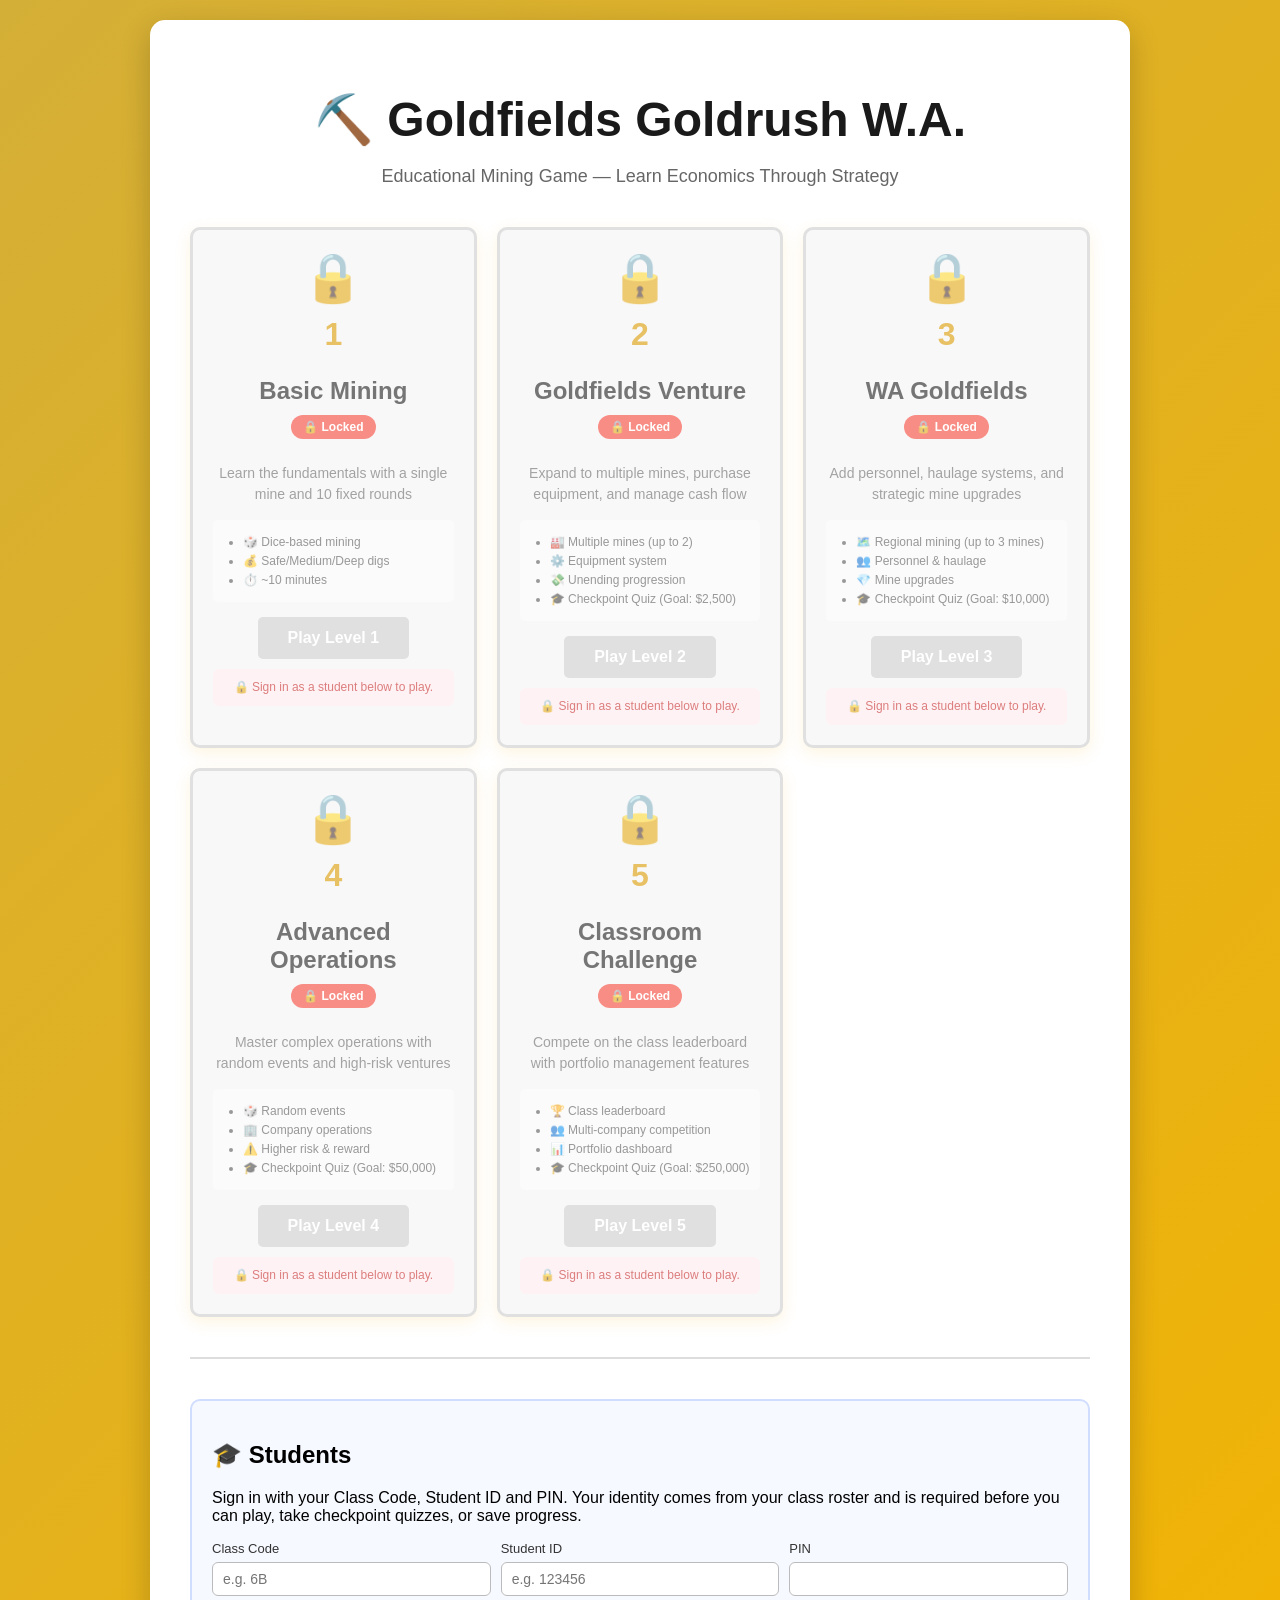
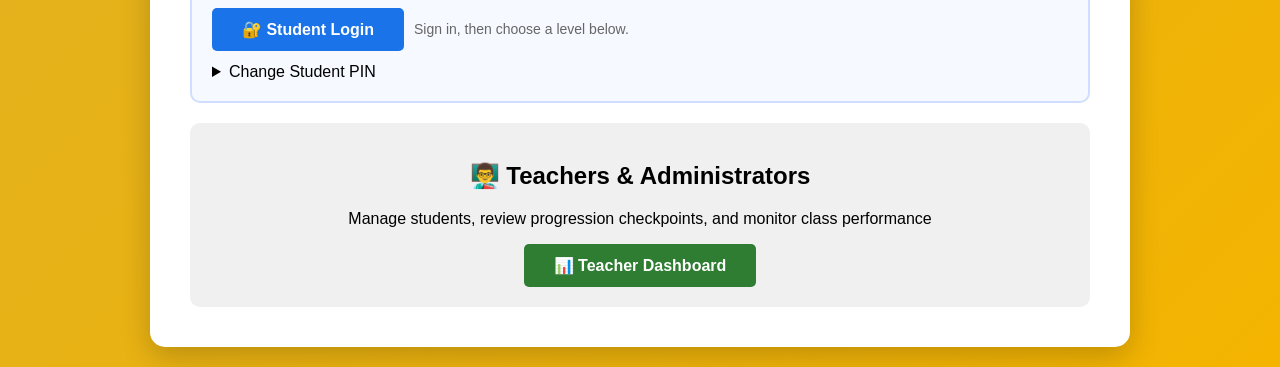
==== index.html @ fd7d2552 "Require roster-backed GGR_LoginStudent sessions and harden SaveProgress identity validation Co-autho" ====
<!DOCTYPE html>
<html lang="en">
<head>
    <meta charset="UTF-8">
    <meta name="viewport" content="width=device-width, initial-scale=1.0">
    <title>Goldfields Goldrush W.A. - Level Selector</title>
    <style>
        body {
            font-family: Arial, sans-serif;
            background: linear-gradient(135deg, #d4af37 0%, #f4b400 100%);
            min-height: 100vh;
            margin: 0;
            padding: 20px;
        }

        .skip-link {
            position: absolute;
            top: -40px;
            left: 10px;
            background: #1a73e8;
            color: #fff;
            padding: 8px 12px;
            border-radius: 4px;
            text-decoration: none;
            z-index: 1000;
        }

        .skip-link:focus {
            top: 10px;
        }

        .sr-only {
            position: absolute;
            width: 1px;
            height: 1px;
            padding: 0;
            margin: -1px;
            overflow: hidden;
            clip: rect(0, 0, 0, 0);
            white-space: nowrap;
            border: 0;
        }

        .container {
            max-width: 900px;
            margin: auto;
            background: white;
            padding: 40px;
            border-radius: 15px;
            box-shadow: 0 10px 30px rgba(0,0,0,0.2);
        }

        h1 {
            text-align: center;
            color: #1a1a1a;
            font-size: 48px;
            margin-bottom: 10px;
        }

        .subtitle {
            text-align: center;
            color: #666;
            font-size: 18px;
            margin-bottom: 40px;
        }

        .access-error {
            background: #ffebee;
            border: 1px solid #f5c2c7;
            color: #c62828;
            padding: 16px;
            border-radius: 8px;
            margin-bottom: 20px;
            font-size: 14px;
            text-align: center;
        }

        .levels-grid {
            display: grid;
            grid-template-columns: repeat(auto-fit, minmax(280px, 1fr));
            gap: 20px;
            margin-bottom: 30px;
        }

        .level-card {
            background: white;
            border: 3px solid #f4b400;
            border-radius: 10px;
            padding: 20px;
            text-align: center;
            transition: all 0.3s ease;
            cursor: pointer;
            box-shadow: 0 5px 15px rgba(244, 180, 0, 0.2);
            text-decoration: none;
            color: inherit;
            display: block;
        }

        .level-card:hover:not(.locked) {
            transform: translateY(-5px);
            box-shadow: 0 10px 25px rgba(244, 180, 0, 0.4);
            border-color: #d99800;
        }

        .level-card.locked {
            opacity: 0.6;
            cursor: not-allowed;
            background: #f5f5f5;
            border-color: #ccc;
        }

        .level-card.locked:hover {
            transform: none;
            box-shadow: 0 5px 15px rgba(244, 180, 0, 0.2);
        }

        .level-number {
            font-size: 32px;
            font-weight: bold;
            color: #d99800;
            margin-bottom: 10px;
        }

        .level-title {
            font-size: 24px;
            font-weight: bold;
            color: #1a1a1a;
            margin-bottom: 10px;
        }

        .level-description {
            color: #666;
            font-size: 14px;
            margin-bottom: 15px;
            line-height: 1.5;
        }

        .level-features {
            text-align: left;
            background: #f9f9f9;
            padding: 10px;
            border-radius: 5px;
            margin-bottom: 15px;
            font-size: 12px;
            color: #555;
        }

        .level-features li {
            margin: 5px 0;
        }

        .status-badge {
            display: inline-block;
            padding: 5px 12px;
            border-radius: 20px;
            font-size: 12px;
            font-weight: bold;
            margin-bottom: 10px;
        }

        .status-available {
            background: #4caf50;
            color: white;
        }

        .status-locked {
            background: #f44336;
            color: white;
        }

        .lock-icon {
            font-size: 48px;
            margin-bottom: 10px;
            display: none;
        }

        .level-card.locked .lock-icon {
            display: block;
        }

        .lock-message {
            background: #ffebee;
            color: #c62828;
            padding: 10px;
            border-radius: 6px;
            font-size: 12px;
            margin-top: 10px;
            line-height: 1.4;
        }

        .btn-play {
            display: inline-block;
            background: #f4b400;
            color: white;
            border: none;
            padding: 12px 30px;
            border-radius: 5px;
            font-size: 16px;
            font-weight: bold;
            cursor: pointer;
            transition: all 0.3s ease;
            text-decoration: none;
        }

        .btn-play:hover {
            background: #d99800;
            transform: scale(1.05);
        }

        .btn-play:disabled {
            background: #ccc;
            cursor: not-allowed;
            transform: none;
        }

        .divider {
            margin: 40px 0;
            border: none;
            border-top: 2px solid #ddd;
        }

        .admin-section {
            background: #f0f0f0;
            padding: 20px;
            border-radius: 10px;
            text-align: center;
        }

        .student-section {
            background: #f6f9ff;
            border: 2px solid #d0ddff;
            padding: 20px;
            border-radius: 10px;
            margin-bottom: 20px;
        }

        .student-login-grid {
            display: grid;
            grid-template-columns: repeat(auto-fit, minmax(180px, 1fr));
            gap: 10px;
            margin: 12px 0;
        }

        .student-login-grid label {
            display: flex;
            flex-direction: column;
            text-align: left;
            gap: 6px;
            font-size: 13px;
            color: #333;
        }

        .student-login-grid input {
            border: 1px solid #bbb;
            border-radius: 6px;
            padding: 8px 10px;
            font-size: 14px;
        }

        .student-actions {
            display: flex;
            gap: 10px;
            flex-wrap: wrap;
            align-items: center;
        }

        .btn-student {
            display: inline-block;
            background: #1a73e8;
            color: white;
            border: none;
            padding: 12px 30px;
            border-radius: 5px;
            font-size: 16px;
            font-weight: bold;
            cursor: pointer;
            transition: all 0.3s ease;
            text-decoration: none;
        }

        .btn-student:hover {
            background: #0d47a1;
            transform: scale(1.03);
        }

        .btn-teacher {
            display: inline-block;
            background: #2e7d32;
            color: white;
            border: none;
            padding: 12px 30px;
            border-radius: 5px;
            font-size: 16px;
            font-weight: bold;
            cursor: pointer;
            transition: all 0.3s ease;
            text-decoration: none;
        }

        .btn-teacher:hover {
            background: #1b5e20;
            transform: scale(1.05);
        }

        @media (max-width: 640px) {
            .container { padding: 20px; }
            h1 { font-size: 32px; }
            .levels-grid { grid-template-columns: 1fr; }
        }
    </style>
</head>
<body>
    <a href="#main-content" class="skip-link">Skip to main content</a>
    
    <div class="container">
        <h1>⛏️ Goldfields Goldrush W.A.</h1>
        <p class="subtitle">Educational Mining Game — Learn Economics Through Strategy</p>

        <!-- Access Error Message -->
        <div id="accessErrorContainer" style="display: none;">
            <div id="accessErrorMessage" class="access-error" role="alert" aria-live="assertive">🔒 That level is currently locked. Complete the required checkpoint quiz to proceed.</div>
        </div>

        <section id="main-content" class="levels-grid">
            <!-- Levels will be populated by JavaScript -->
        </section>

        <hr class="divider">

        <section class="student-section" aria-labelledby="studentLoginHeading">
            <h2 id="studentLoginHeading">🎓 Students</h2>
            <p>Sign in with your Class Code, Student ID and PIN. Your identity comes from your class roster and is required before you can play, take checkpoint quizzes, or save progress.</p>
            <form id="studentLoginForm" novalidate>
                <div class="student-login-grid">
                    <label for="studentClassCodeInput">Class Code
                        <input id="studentClassCodeInput" type="text" maxlength="20" placeholder="e.g. 6B" autocomplete="off" required>
                    </label>
                    <label for="studentIdInput">Student ID
                        <input id="studentIdInput" type="text" maxlength="30" placeholder="e.g. 123456" autocomplete="off" required>
                    </label>
                    <label for="studentPinInput">PIN
                        <input id="studentPinInput" type="password" maxlength="12" inputmode="numeric" autocomplete="current-password" required>
                    </label>
                </div>
                <div class="student-actions">
                    <button id="studentLoginBtn" class="btn-student" type="submit">🔐 Student Login</button>
                    <span id="studentLoginHint" class="level-description" style="margin: 0;"></span>
                </div>
                <p id="studentLoginStatus" class="level-description" role="status" aria-live="polite" style="margin: 8px 0 0;"></p>
            </form>
            <div id="studentActiveSession" hidden>
                <dl id="studentIdentitySummary" class="student-login-grid" aria-label="Signed-in student identity (from class roster, read-only)">
                    <div><dt>Student Code</dt><dd id="studentIdentityCode"></dd></div>
                    <div><dt>Leaderboard Name</dt><dd id="studentIdentityLeaderboardName"></dd></div>
                    <div><dt>Student Name</dt><dd id="studentIdentityName"></dd></div>
                    <div><dt>Class Code</dt><dd id="studentIdentityClassCode"></dd></div>
                    <div><dt>Assigned Level</dt><dd id="studentIdentityAssignedLevel"></dd></div>
                </dl>
                <div class="student-actions">
                    <button id="studentContinueBtn" class="btn-student" type="button">▶ Continue</button>
                    <button id="studentLogoutBtn" class="btn-play" type="button">Log Out</button>
                    <span id="studentSessionSummary" class="level-description" style="margin: 0;"></span>
                </div>
            </div>
            <details style="margin-top: 12px;">
                <summary>Change Student PIN</summary>
                <form id="studentPinChangeForm" class="student-login-grid" style="margin-top: 12px;">
                    <label for="pinClassCodeInput">Class Code
                        <input id="pinClassCodeInput" type="text" maxlength="20" placeholder="e.g. 6B" required>
                    </label>
                    <label for="pinStudentIdInput">Student ID
                        <input id="pinStudentIdInput" type="text" maxlength="30" placeholder="e.g. 123456" required>
                    </label>
                    <label for="firstTimePinSetupInput" style="display: flex; align-items: center; gap: 8px; align-self: end;">
                        <input id="firstTimePinSetupInput" type="checkbox" aria-labelledby="firstTimePinSetupLabel">
                        <span id="firstTimePinSetupLabel">First-time PIN setup / I do not have an old PIN yet</span>
                    </label>
                    <label for="oldPinInput"><span id="oldPinLabelText">Old PIN</span>
                        <input id="oldPinInput" type="password" maxlength="12" inputmode="numeric" required>
                    </label>
                    <label for="newPinInput">New PIN
                        <input id="newPinInput" type="password" maxlength="12" inputmode="numeric" required>
                    </label>
                    <label for="confirmNewPinInput">Confirm New PIN
                        <input id="confirmNewPinInput" type="password" maxlength="12" inputmode="numeric" required>
                    </label>
                    <p id="studentPinModeHint" class="level-description" style="margin: 0;">
                        Enter your old PIN to change it. If this is your first time or a teacher reset your PIN, tick the box above.
                    </p>
                    <div class="student-actions">
                        <button id="studentPinChangeBtn" class="btn-student" type="submit">🔁 Change PIN</button>
                        <span id="studentPinStatus" class="level-description" style="margin: 0;"></span>
                    </div>
                </form>
            </details>
        </section>

        <!-- Admin Section -->
        <div class="admin-section">
            <h2>👨‍🏫 Teachers & Administrators</h2>
            <p>Manage students, review progression checkpoints, and monitor class performance</p>
            <button id="teacherDashboardBtn" class="btn-teacher" type="button" aria-label="Open the teacher dashboard" aria-describedby="teacherDashboardBtnHint" aria-controls="teacherDashboardAccessHelp" aria-expanded="false">📊 Teacher Dashboard</button>
            <span id="teacherDashboardBtnHint" class="sr-only">Requires an active teacher or admin session. If none is active, sign-in help will appear.</span>
            <div id="teacherDashboardAccessStatus" class="sr-only" role="status" aria-live="polite" aria-atomic="true"></div>
            <div id="teacherDashboardAccessHelp" class="level-description" style="margin: 12px 0 0;" hidden></div>
        </div>
    </div>

    <script src="teacher/runtime-config.js?v=__WA_GGR_RUNTIME_CONFIG_VERSION__"></script>
    <script>
        window.WA_GOLD_RUSH_POWER_AUTOMATE_CONFIG = window.WA_GOLD_RUSH_POWER_AUTOMATE_CONFIG || {};
        if (!window.WA_GOLD_RUSH_POWER_AUTOMATE_CONFIG.apiKey) {
            const runtimeApiKey = document.querySelector('meta[name="wa-ggr-api-key"]')?.content
                || document.documentElement.dataset.ggrApiKey
                || window.WA_GOLD_RUSH_RUNTIME_CONFIG?.apiKey
                || '';
            if (String(runtimeApiKey).trim()) {
                window.WA_GOLD_RUSH_POWER_AUTOMATE_CONFIG.apiKey = String(runtimeApiKey).trim();
            }
        }
    </script>
    <script src="shared/flow-endpoints.js"></script>
    <script src="shared/power-automate-headers.js"></script>
    <script src="shared/progression-snapshot.js"></script>
    <script src="levels/level-2-tycoon/level-access-guard.js"></script>
    <script src="shared/student-session.js"></script>
    <script src="shared/student-auth-client.js"></script>
    <script>
        /**
         * Level structure and access logic
         */
        const LEVELS = [
            {
                id: 1,
                number: 1,
                title: 'Basic Mining',
                description: 'Learn the fundamentals with a single mine and 10 fixed rounds',
                features: ['🎲 Dice-based mining', '💰 Safe/Medium/Deep digs', '⏱️ ~10 minutes'],
                url: 'levels/level-1-basic/index.html',
                requiresApproval: false,
                status: 'available'
            },
            {
                id: 2,
                number: 2,
                title: 'Goldfields Venture',
                description: 'Expand to multiple mines, purchase equipment, and manage cash flow',
                features: ['🏭 Multiple mines (up to 2)', '⚙️ Equipment system', '💸 Unending progression', '🎓 Checkpoint Quiz (Goal: $2,500)'],
                url: 'levels/level-2-tycoon/index.html?level=2',
                requiresApproval: false,
                status: 'available'
            },
            {
                id: 3,
                number: 3,
                title: 'WA Goldfields',
                description: 'Add personnel, haulage systems, and strategic mine upgrades',
                features: ['🗺️ Regional mining (up to 3 mines)', '👥 Personnel & haulage', '💎 Mine upgrades', '🎓 Checkpoint Quiz (Goal: $10,000)'],
                url: 'levels/level-2-tycoon/index.html?level=3',
                requiresApproval: true,
                requiredCheckpointLevel: 2,
                status: 'available'
            },
            {
                id: 4,
                number: 4,
                title: 'Advanced Operations',
                description: 'Master complex operations with random events and high-risk ventures',
                features: ['🎲 Random events', '🏢 Company operations', '⚠️ Higher risk & reward', '🎓 Checkpoint Quiz (Goal: $50,000)'],
                url: 'levels/level-2-tycoon/index.html?level=4',
                requiresApproval: true,
                requiredCheckpointLevel: 3,
                status: 'available'
            },
            {
                id: 5,
                number: 5,
                title: 'Classroom Challenge',
                description: 'Compete on the class leaderboard with portfolio management features',
                features: ['🏆 Class leaderboard', '👥 Multi-company competition', '📊 Portfolio dashboard', '🎓 Checkpoint Quiz (Goal: $250,000)'],
                url: 'levels/level-2-tycoon/index.html?level=5',
                requiresApproval: true,
                requiredCheckpointLevel: 4,
                status: 'available'
            }
        ];
        const TEACHER_DASHBOARD_PATH = 'teacher/dashboard.html';
        const TEACHER_DASHBOARD_SESSION_KEYS = [
            'wa_gold_rush_teacher_session',
            'teacherSession',
            'teacher_session'
        ];
        const TEACHER_DASHBOARD_ALLOWED_ROLES = new Set(['teacher', 'admin']);
        const STUDENT_SESSION_KEY = 'wa_gold_rush_student_session';
        const STUDENT_LOGIN_QUERY_PARAM = 'studentLogin';
        const RETURN_TO_QUERY_PARAM = 'returnTo';

        function getTeacherDashboardUrl(isSignIn = false) {
            const path = isSignIn
                ? `${TEACHER_DASHBOARD_PATH}?signin=1`
                : TEACHER_DASHBOARD_PATH;
            return new URL(path, document.baseURI || window.location.href).toString();
        }

        /**
         * Check if a checkpoint is approved
         */
        function isCheckpointApproved(requiredLevel) {
            // Same reader the Level 2–5 access guard uses, so the home page and
            // the game always agree on which levels are unlocked.
            if (typeof LevelAccessGuard !== 'undefined') {
                return LevelAccessGuard.isCheckpointPassed(requiredLevel);
            }
            return false;
        }

        /**
         * When GGR_GetStudentProgress is configured, unlock levels whose
         * checkpoint quiz was passed on another device. Otherwise unlocks remain
         * same-device (shared level2_autosave slot).
         */
        async function refreshRemoteProgression() {
            if (!getStudentSession()) return;
            if (typeof LevelAccessGuard === 'undefined' || !LevelAccessGuard.isRemoteProgressConfigured()) return;
            let changed = false;
            for (const level of LEVELS) {
                if (!level.requiresApproval || isLevelAccessible(level)) continue;
                try {
                    const result = await LevelAccessGuard.hydrateRemoteProgression(level.requiredCheckpointLevel);
                    if (result.unlocked) changed = true;
                } catch (_) {
                    // Keep the level locked if the progress flow is unreachable.
                }
            }
            if (changed) renderLevels();
        }

        /**
         * Check if level is accessible
         */
        function isLevelAccessible(level) {
            // Every level, including Level 1, requires a roster-verified session.
            if (!getStudentSession()) {
                return false;
            }
            if (!level.requiresApproval) {
                return true;
            }
            return isCheckpointApproved(level.requiredCheckpointLevel);
        }

        /**
         * Get lock reason for level
         */
        function getLockReason(level) {
            if (!getStudentSession()) {
                return 'Sign in as a student below to play.';
            }
            if (!level.requiresApproval) {
                return null;
            }
            return `Complete Level ${level.requiredCheckpointLevel} checkpoint quiz.`;
        }

        /**
         * Render levels grid
         */
        function renderLevels() {
            const container = document.getElementById('main-content');
            container.innerHTML = '';

            LEVELS.forEach(level => {
                const isAccessible = isLevelAccessible(level);
                const lockReason = getLockReason(level);
                const cardClass = isAccessible ? '' : 'locked';
                const statusBadge = isAccessible ? 
                    '<span class="status-badge status-available">✅ Available</span>' : 
                    '<span class="status-badge status-locked">🔒 Locked</span>';
                
                const playButton = isAccessible ? 
                    `<a href="${level.url}" class="btn-play">Play Level ${level.number}</a>` : 
                    `<button class="btn-play" disabled>Play Level ${level.number}</button>`;

                const lockMessage = lockReason ? `<div class="lock-message">🔒 ${lockReason}</div>` : '';

                const card = document.createElement('div');
                card.className = `level-card ${cardClass}`;
                card.innerHTML = `
                    <div class="lock-icon">🔒</div>
                    <div class="level-number">${level.number}</div>
                    <h3 class="level-title">${level.title}</h3>
                    ${statusBadge}
                    <p class="level-description">${level.description}</p>
                    <div class="level-features">
                        <ul style="margin: 0; padding-left: 20px;">
                            ${level.features.map(f => `<li>${f}</li>`).join('')}
                        </ul>
                    </div>
                    ${playButton}
                    ${lockMessage}
                `;
                container.appendChild(card);
            });
        }

        /**
         * Check for access error from level redirect
         */
        function checkAccessError() {
            const params = new URLSearchParams(window.location.search);
            const error = params.get('error');
            if (error === 'level_locked') {
                const errorContainer = document.getElementById('accessErrorContainer');
                const errorMessage = document.getElementById('accessErrorMessage');
                if (errorContainer && errorMessage) {
                    errorMessage.textContent = '🔒 That level is currently locked. Complete the required checkpoint quiz to proceed.';
                    errorContainer.style.display = 'block';
                }
                window.history.replaceState({}, document.title, window.location.pathname);
            }
        }

        function setStorageValue(storage, key, value) {
            try {
                storage.setItem(key, value);
                return true;
            } catch (_) {}
            return false;
        }

        function getStorageValue(storage, key) {
            try {
                return storage.getItem(key);
            } catch (_) {
                return null;
            }
        }

        function removeStorageValue(storage, key) {
            try {
                storage.removeItem(key);
                return true;
            } catch (_) {}
            return false;
        }

        function parseStoredSession(raw) {
            if (!raw) return null;
            try {
                const session = JSON.parse(raw);
                if (!session || typeof session !== 'object') return null;
                const role = String(session.role || '').trim().toLowerCase();
                if (!TEACHER_DASHBOARD_ALLOWED_ROLES.has(role)) return null;
                const storedClassCode = String(session.classCode || '').trim().toUpperCase();
                if (!session.ok || !session.teacherEmail || !session.authenticatedAt) return null;
const classCodes = Array.isArray(session.classCodes)
                    ? session.classCodes
                    : String(session.classCodes || storedClassCode).split(/[,\n;]+/);
                const normalizedClassCodes = classCodes
                    .map(code => String(code || '').trim().toUpperCase())
                    .filter(Boolean);
                const normalizedClassCode = storedClassCode || normalizedClassCodes[0] || (role === 'admin' ? 'ADMIN' : '');
                if (!normalizedClassCode) return null;
                const resolvedClassCodes = Array.from(new Set([normalizedClassCode, ...normalizedClassCodes].filter(Boolean)));
                return {
                    ...session,
                    ok: true,
                    teacherEmail: String(session.teacherEmail).trim().toLowerCase(),
                    teacherName: String(session.teacherName || '').trim(),
                    classCode: normalizedClassCode,
                    classCodes: resolvedClassCodes,
                    role,
                    authenticatedAt: String(session.authenticatedAt).trim()
                };
            } catch (_) {
                return null;
            }
        }

        function buildTeacherDashboardSession() {
            for (const key of TEACHER_DASHBOARD_SESSION_KEYS) {
                const existingSession = parseStoredSession(getStorageValue(sessionStorage, key));
                if (existingSession) {
                    return existingSession;
                }
            }
            return null;
        }

        function getTeacherDashboardBootstrapEntries(teacherSession) {
            const sessionValue = JSON.stringify(teacherSession);
            const isAdmin = teacherSession.role === 'admin';
            const isTeacher = teacherSession.role === 'teacher';
            return [
                ['teacher_dashboard_role', teacherSession.role],
                ['teacherDashboardRole', teacherSession.role],
                ['teacher_role', teacherSession.role],
                ['teacherRole', teacherSession.role],
                ['userRole', teacherSession.role],
                ['role', teacherSession.role],
                ['isTeacherAuthenticated', String(isTeacher)],
                ['teacherAuthenticated', String(isTeacher)],
                ['isTeacherAuth', String(isTeacher)],
                ['isTeacher', String(isTeacher)],
                ['teacherAccess', teacherSession.role],
                ['isAdmin', String(isAdmin)],
                ['adminAuthenticated', String(isAdmin)],
                ['teacherEmail', teacherSession.teacherEmail],
                ['teacher_email', teacherSession.teacherEmail],
                ['teacherName', teacherSession.teacherName],
                ['teacher_name', teacherSession.teacherName],
                ['teacherClassCode', teacherSession.classCode],
                ['teacher_class_code', teacherSession.classCode],
                ['teacherClassCodes', JSON.stringify(teacherSession.classCodes)],
                ['teacher_class_codes', JSON.stringify(teacherSession.classCodes)],
                ['teacherAuthenticatedAt', teacherSession.authenticatedAt],
                ['teacher_authenticated_at', teacherSession.authenticatedAt],
                ['adminAuthenticatedAt', teacherSession.authenticatedAt],
                ...TEACHER_DASHBOARD_SESSION_KEYS.map(key => [key, sessionValue])
            ];
        }

        function clearTeacherDashboardSigninPromptContent(help) {
            if (!help) return;
            if (typeof help.replaceChildren === 'function') {
                help.replaceChildren();
            } else {
                help.textContent = '';
            }
        }

        function restoreStorageSnapshot(storage, previousValues, createdKeys = new Set()) {
            let restoredAll = true;
            previousValues.forEach((previousValue, previousKey) => {
                if (previousValue == null) {
                    if (!removeStorageValue(storage, previousKey)) {
                        restoredAll = false;
                    }
                    return;
                }
                if (!setStorageValue(storage, previousKey, previousValue)) {
                    restoredAll = false;
                }
            });

            createdKeys.forEach((createdKey) => {
                if (!removeStorageValue(storage, createdKey)) {
                    restoredAll = false;
                }
            });
            return restoredAll;
        }

        function hideTeacherDashboardSigninPrompt() {
            const help = document.getElementById('teacherDashboardAccessHelp');
            const status = document.getElementById('teacherDashboardAccessStatus');
            const teacherDashboardBtn = document.getElementById('teacherDashboardBtn');
            if (help) {
                clearTeacherDashboardSigninPromptContent(help);
                help.hidden = true;
            }
            if (status) {
                status.textContent = '';
            }
            if (teacherDashboardBtn) {
                teacherDashboardBtn.setAttribute('aria-expanded', 'false');
                teacherDashboardBtn.setAttribute('aria-describedby', 'teacherDashboardBtnHint');
            }
        }

        function setTeacherDashboardAccess() {
            const teacherSession = buildTeacherDashboardSession();
            if (!teacherSession) {
                return { success: false, reason: 'missing_session' };
            }
            const previousValues = new Map();
            const createdKeys = new Set();
            for (const [key, value] of getTeacherDashboardBootstrapEntries(teacherSession)) {
                if (!previousValues.has(key)) {
                    const previousValue = getStorageValue(sessionStorage, key);
                    previousValues.set(key, previousValue);
                    if (previousValue == null) {
                        createdKeys.add(key);
                    }
                }
                if (!setStorageValue(sessionStorage, key, value)) {
                    const restored = restoreStorageSnapshot(sessionStorage, previousValues, createdKeys);
                    return {
                        success: false,
                        reason: restored ? 'storage_failed' : 'storage_restore_failed'
                    };
                }
            }
            hideTeacherDashboardSigninPrompt();
            return { success: true };
        }

        function showTeacherDashboardSigninPrompt() {
            const help = document.getElementById('teacherDashboardAccessHelp');
            const status = document.getElementById('teacherDashboardAccessStatus');
            const teacherDashboardBtn = document.getElementById('teacherDashboardBtn');
            if (!help) return;
            clearTeacherDashboardSigninPromptContent(help);
            if (status) {
                status.textContent = 'No saved teacher/admin session was found in this browser. Teacher dashboard sign-in help is now available.';
            }
            help.appendChild(document.createTextNode('No saved teacher/admin session was found in this browser. '));
            const signInLink = document.createElement('a');
            signInLink.href = getTeacherDashboardUrl(true);
            signInLink.textContent = 'Open teacher dashboard sign-in';
            signInLink.setAttribute('aria-label', 'Open teacher dashboard sign-in page');
            help.appendChild(signInLink);
            help.appendChild(document.createTextNode('.'));
            help.hidden = false;
            if (teacherDashboardBtn) {
                teacherDashboardBtn.setAttribute('aria-expanded', 'true');
                teacherDashboardBtn.setAttribute('aria-describedby', 'teacherDashboardBtnHint teacherDashboardAccessHelp');
            }
            if (typeof signInLink.focus === 'function') {
                signInLink.focus();
            }
        }

        function showTeacherDashboardStoragePrompt() {
            const help = document.getElementById('teacherDashboardAccessHelp');
            const status = document.getElementById('teacherDashboardAccessStatus');
            const teacherDashboardBtn = document.getElementById('teacherDashboardBtn');
            if (!help) return;
            clearTeacherDashboardSigninPromptContent(help);
            if (status) {
                status.textContent = 'Teacher dashboard access could not be prepared in this browser session. Please sign in again.';
            }
            help.appendChild(document.createTextNode('Teacher dashboard access could not be prepared in this browser session. '));
            const signInLink = document.createElement('a');
            signInLink.href = getTeacherDashboardUrl(true);
            signInLink.textContent = 'Open teacher dashboard sign-in';
            signInLink.setAttribute('aria-label', 'Open teacher dashboard sign-in page');
            help.appendChild(signInLink);
            help.appendChild(document.createTextNode('.'));
            help.hidden = false;
            if (teacherDashboardBtn) {
                teacherDashboardBtn.setAttribute('aria-expanded', 'true');
                teacherDashboardBtn.setAttribute('aria-describedby', 'teacherDashboardBtnHint teacherDashboardAccessHelp');
            }
            if (typeof signInLink.focus === 'function') {
                signInLink.focus();
            }
        }

        function openTeacherDashboard() {
            const result = setTeacherDashboardAccess();
            if (result.success) {
                window.location.href = getTeacherDashboardUrl();
                return;
            }
            if (result.reason === 'missing_session') {
                showTeacherDashboardSigninPrompt();
                return;
            }
            showTeacherDashboardStoragePrompt();
        }

        function getStudentSessionApi() {
            return window.WA_GOLD_RUSH_STUDENT_SESSION || null;
        }

        /**
         * Returns the roster-verified session created from GGR_LoginStudent,
         * or null. Legacy / self-created / incomplete sessions are rejected.
         */
        function getStudentSession() {
            const api = getStudentSessionApi();
            return api ? api.readSession(localStorage) : null;
        }

        function getSafeReturnToUrl() {
            const params = new URLSearchParams(window.location.search);
            const raw = params.get(RETURN_TO_QUERY_PARAM);
            if (!raw) return null;
            try {
                const target = new URL(raw, window.location.href);
                if (target.origin !== window.location.origin) return null;
                return target.toString();
            } catch (_) {
                return null;
            }
        }

        function getStudentLoginTargetUrl() {
            const returnTo = getSafeReturnToUrl();
            if (returnTo) return returnTo;
            return null;
        }

        function setStudentLoginStatus(message, isError = false) {
            const statusEl = document.getElementById('studentLoginStatus');
            if (!statusEl) return;
            statusEl.textContent = message || '';
            statusEl.style.color = isError ? '#c62828' : '#2e7d32';
        }

        function clearStudentLoginInputs({ keepIdentity = false } = {}) {
            const clear = (id) => {
                const el = document.getElementById(id);
                if (el) el.value = '';
            };
            clear('studentPinInput');
            if (!keepIdentity) {
                clear('studentClassCodeInput');
                clear('studentIdInput');
            }
        }

        /** Roster identity is displayed read-only; it cannot be edited after login. */
        function renderStudentIdentity(session) {
            const set = (id, value) => {
                const el = document.getElementById(id);
                if (el) el.textContent = value == null ? '' : String(value);
            };
            set('studentIdentityCode', session?.studentCode || '');
            set('studentIdentityLeaderboardName', session?.leaderboardName || '');
            set('studentIdentityName', session?.studentName || '');
            set('studentIdentityClassCode', session?.classCode || '');
            set('studentIdentityAssignedLevel', session?.assignedLevel ? `Level ${session.assignedLevel}` : '');
        }

        function toggleStudentAuthUI() {
            const form = document.getElementById('studentLoginForm');
            const activeSession = document.getElementById('studentActiveSession');
            const sessionSummary = document.getElementById('studentSessionSummary');
            const continueBtn = document.getElementById('studentContinueBtn');
            const loginHint = document.getElementById('studentLoginHint');
            const api = getStudentSessionApi();
            if (api && api.hasInvalidStoredSession(localStorage)) {
                api.clearSession(localStorage);
                setStudentLoginStatus('Your previous sign-in could not be verified against the class roster. Please sign in again with your Class Code, Student ID and PIN.', true);
            }
            const session = getStudentSession();
            const targetUrl = getStudentLoginTargetUrl();

            if (!form || !activeSession || !sessionSummary || !continueBtn || !loginHint) return;

            if (session) {
                renderStudentIdentity(session);
                form.hidden = true;
                activeSession.hidden = false;
                continueBtn.textContent = `▶ Continue as ${session.leaderboardName}`;
                loginHint.textContent = '';
                sessionSummary.textContent = `Signed in as ${session.leaderboardName} (${session.studentCode}, class ${session.classCode}).`;
                return;
            }

            renderStudentIdentity(null);
            form.hidden = false;
            activeSession.hidden = true;
            sessionSummary.textContent = '';
            loginHint.textContent = targetUrl
                ? 'Sign in to continue back to your game.'
                : 'Sign in, then choose a level below.';
            const shouldFocusLogin = new URLSearchParams(window.location.search).get(STUDENT_LOGIN_QUERY_PARAM) === '1';
            if (shouldFocusLogin) {
                const classCodeInput = document.getElementById('studentClassCodeInput');
                if (classCodeInput && typeof classCodeInput.focus === 'function') {
                    classCodeInput.focus();
                }
            }
        }

        /**
         * Student login is roster-backed only: GGR_LoginStudent must return
         * ok:true with a complete identity before a session is created. The
         * PIN (and its hash) is never stored.
         */
        async function handleStudentLogin(event) {
            event.preventDefault();
            const classCode = String(document.getElementById('studentClassCodeInput')?.value || '').trim().toUpperCase();
            const studentId = String(document.getElementById('studentIdInput')?.value || '').trim();
            const pin = String(document.getElementById('studentPinInput')?.value || '').trim();
            const loginBtn = document.getElementById('studentLoginBtn');
            if (!classCode || !studentId || !pin) {
                setStudentLoginStatus('Class Code, Student ID and PIN are required.', true);
                return;
            }
            const auth = window.WA_GOLD_RUSH_STUDENT_AUTH;
            const api = getStudentSessionApi();
            if (!auth || typeof auth.loginStudent !== 'function' || !api) {
                setStudentLoginStatus('Student sign-in is unavailable right now. Please refresh the page or ask your teacher.', true);
                return;
            }

            if (loginBtn) loginBtn.disabled = true;
            setStudentLoginStatus('Checking your class roster…');
            let result = null;
            try {
                result = await auth.loginStudent({ classCode, studentId, pin });
            } catch (error) {
                result = { success: false, error: error?.message || 'Sign-in failed.' };
            } finally {
                clearStudentLoginInputs({ keepIdentity: true });
                if (loginBtn) loginBtn.disabled = false;
            }

            if (!result?.success) {
                api.clearSession(localStorage);
                setStudentLoginStatus(result?.error || 'Sign-in failed. Check your Class Code, Student ID and PIN.', true);
                renderLevels();
                return;
            }
            const created = api.createSessionFromLogin(result.response);
            if (!created.ok || !api.writeSession(localStorage, created.session)) {
                api.clearSession(localStorage);
                setStudentLoginStatus(created.ok
                    ? 'Could not save your sign-in in this browser.'
                    : `Your class roster record is incomplete (${created.errors.join(', ')}). Ask your teacher to check your entry.`, true);
                renderLevels();
                return;
            }
            clearStudentLoginInputs();
            setStudentLoginStatus('');
            toggleStudentAuthUI();
            renderLevels();
            refreshRemoteProgression();
            const returnTo = getStudentLoginTargetUrl();
            if (returnTo) {
                window.location.href = returnTo;
            }
        }

        function handleStudentContinue() {
            const session = getStudentSession();
            if (!session) {
                toggleStudentAuthUI();
                return;
            }
            const returnTo = getStudentLoginTargetUrl();
            if (returnTo) {
                window.location.href = returnTo;
                return;
            }
            const target = document.getElementById('main-content');
            if (target && typeof target.scrollIntoView === 'function') {
                target.scrollIntoView({ behavior: 'smooth', block: 'start' });
            }
        }

        function handleStudentLogout() {
            removeStorageValue(localStorage, STUDENT_SESSION_KEY);
            clearStudentLoginInputs();
            setStudentLoginStatus('');
            toggleStudentAuthUI();
            renderLevels();
        }

        function getStudentPinFormElements() {
            return {
                firstTimeSetupInput: document.getElementById('firstTimePinSetupInput'),
                oldPinInput: document.getElementById('oldPinInput'),
                oldPinLabelText: document.getElementById('oldPinLabelText'),
                changeBtn: document.getElementById('studentPinChangeBtn'),
                modeHint: document.getElementById('studentPinModeHint'),
                classCodeInput: document.getElementById('pinClassCodeInput'),
                studentIdInput: document.getElementById('pinStudentIdInput'),
                newPinInput: document.getElementById('newPinInput'),
                confirmNewPinInput: document.getElementById('confirmNewPinInput'),
                statusEl: document.getElementById('studentPinStatus')
            };
        }

        function syncStudentPinMode() {
            const {
                firstTimeSetupInput,
                oldPinInput,
                oldPinLabelText,
                changeBtn,
                modeHint
            } = getStudentPinFormElements();
            const isFirstTimeSetup = !!firstTimeSetupInput?.checked;
            if (oldPinInput) {
                oldPinInput.required = !isFirstTimeSetup;
                oldPinInput.disabled = isFirstTimeSetup;
                oldPinInput.placeholder = isFirstTimeSetup ? 'Not needed for first-time setup' : '';
                if (isFirstTimeSetup) {
                    oldPinInput.value = '';
                }
            }
            if (oldPinLabelText) {
                oldPinLabelText.textContent = isFirstTimeSetup ? 'Old PIN (not needed yet)' : 'Old PIN';
            }
            if (changeBtn) {
                changeBtn.textContent = isFirstTimeSetup ? '✅ Set PIN' : '🔁 Change PIN';
            }
            if (modeHint) {
                modeHint.textContent = isFirstTimeSetup
                    ? 'First-time setup sends your class code, student ID, and new PIN for backend confirmation without requiring an old PIN. If this fails, ask your teacher to confirm your account is ready for first-time setup.'
                    : 'Enter your old PIN to change it. If this is your first time or a teacher reset your PIN, tick the box above.';
            }
        }

        async function handleStudentPinChange(event) {
            event.preventDefault();
            const {
                classCodeInput,
                studentIdInput,
                oldPinInput,
                newPinInput,
                confirmNewPinInput,
                firstTimeSetupInput,
                statusEl
            } = getStudentPinFormElements();
            const classCode = String(classCodeInput?.value || '').trim().toUpperCase();
            const studentId = String(studentIdInput?.value || '').trim();
            const oldPin = String(oldPinInput?.value || '').trim();
            const newPin = String(newPinInput?.value || '').trim();
            const confirmNewPin = String(confirmNewPinInput?.value || '').trim();
            const firstTimeSetup = !!firstTimeSetupInput?.checked;

            const setStatus = (message, isError = false) => {
                if (!statusEl) return;
                statusEl.textContent = message;
                statusEl.style.color = isError ? '#c62828' : '#2e7d32';
            };

            if (!classCode || !studentId || !newPin || !confirmNewPin || (!firstTimeSetup && !oldPin)) {
                setStatus(firstTimeSetup ? 'Class code, student ID, and both new PIN fields are required.' : 'All PIN fields are required.', true);
                return;
            }
            if (newPin !== confirmNewPin) {
                setStatus('New PIN and confirmation must match.', true);
                return;
            }
            if (!firstTimeSetup && oldPin === newPin) {
                setStatus('New PIN must be different from old PIN.', true);
                return;
            }

            try {
                setStatus(firstTimeSetup ? 'Setting PIN…' : 'Saving…');
                const result = await window.WA_GOLD_RUSH_STUDENT_AUTH?.changeStudentPin({
                    classCode,
                    studentId,
                    oldPin,
                    newPin,
                    firstTimeSetup
                });
                if (!result?.success) {
                    setStatus(result?.error || 'PIN update failed.', true);
                    return;
                }
                if (oldPinInput) oldPinInput.value = '';
                if (newPinInput) newPinInput.value = '';
                if (confirmNewPinInput) confirmNewPinInput.value = '';
                setStatus(firstTimeSetup ? 'PIN set after backend confirmation.' : 'PIN updated after backend confirmation.');
            } catch (error) {
                setStatus(error?.message || 'PIN update failed.', true);
            }
        }

        // Initialize on page load
        document.addEventListener('DOMContentLoaded', () => {
            checkAccessError();
            renderLevels();
            refreshRemoteProgression();

            const teacherDashboardBtn = document.getElementById('teacherDashboardBtn');
            if (teacherDashboardBtn) {
                teacherDashboardBtn.addEventListener('click', openTeacherDashboard);
            }

            const studentLoginForm = document.getElementById('studentLoginForm');
            const studentContinueBtn = document.getElementById('studentContinueBtn');
            const studentLogoutBtn = document.getElementById('studentLogoutBtn');
            const studentPinChangeForm = document.getElementById('studentPinChangeForm');
            const firstTimePinSetupInput = document.getElementById('firstTimePinSetupInput');
            if (studentLoginForm) {
                studentLoginForm.addEventListener('submit', handleStudentLogin);
            }
            if (studentContinueBtn) {
                studentContinueBtn.addEventListener('click', handleStudentContinue);
            }
            if (studentLogoutBtn) {
                studentLogoutBtn.addEventListener('click', handleStudentLogout);
            }
            if (studentPinChangeForm) {
                studentPinChangeForm.addEventListener('submit', handleStudentPinChange);
            }
            if (firstTimePinSetupInput) {
                firstTimePinSetupInput.addEventListener('change', syncStudentPinMode);
            }
            syncStudentPinMode();
            toggleStudentAuthUI();
        });
    </script>
</body>
</html>
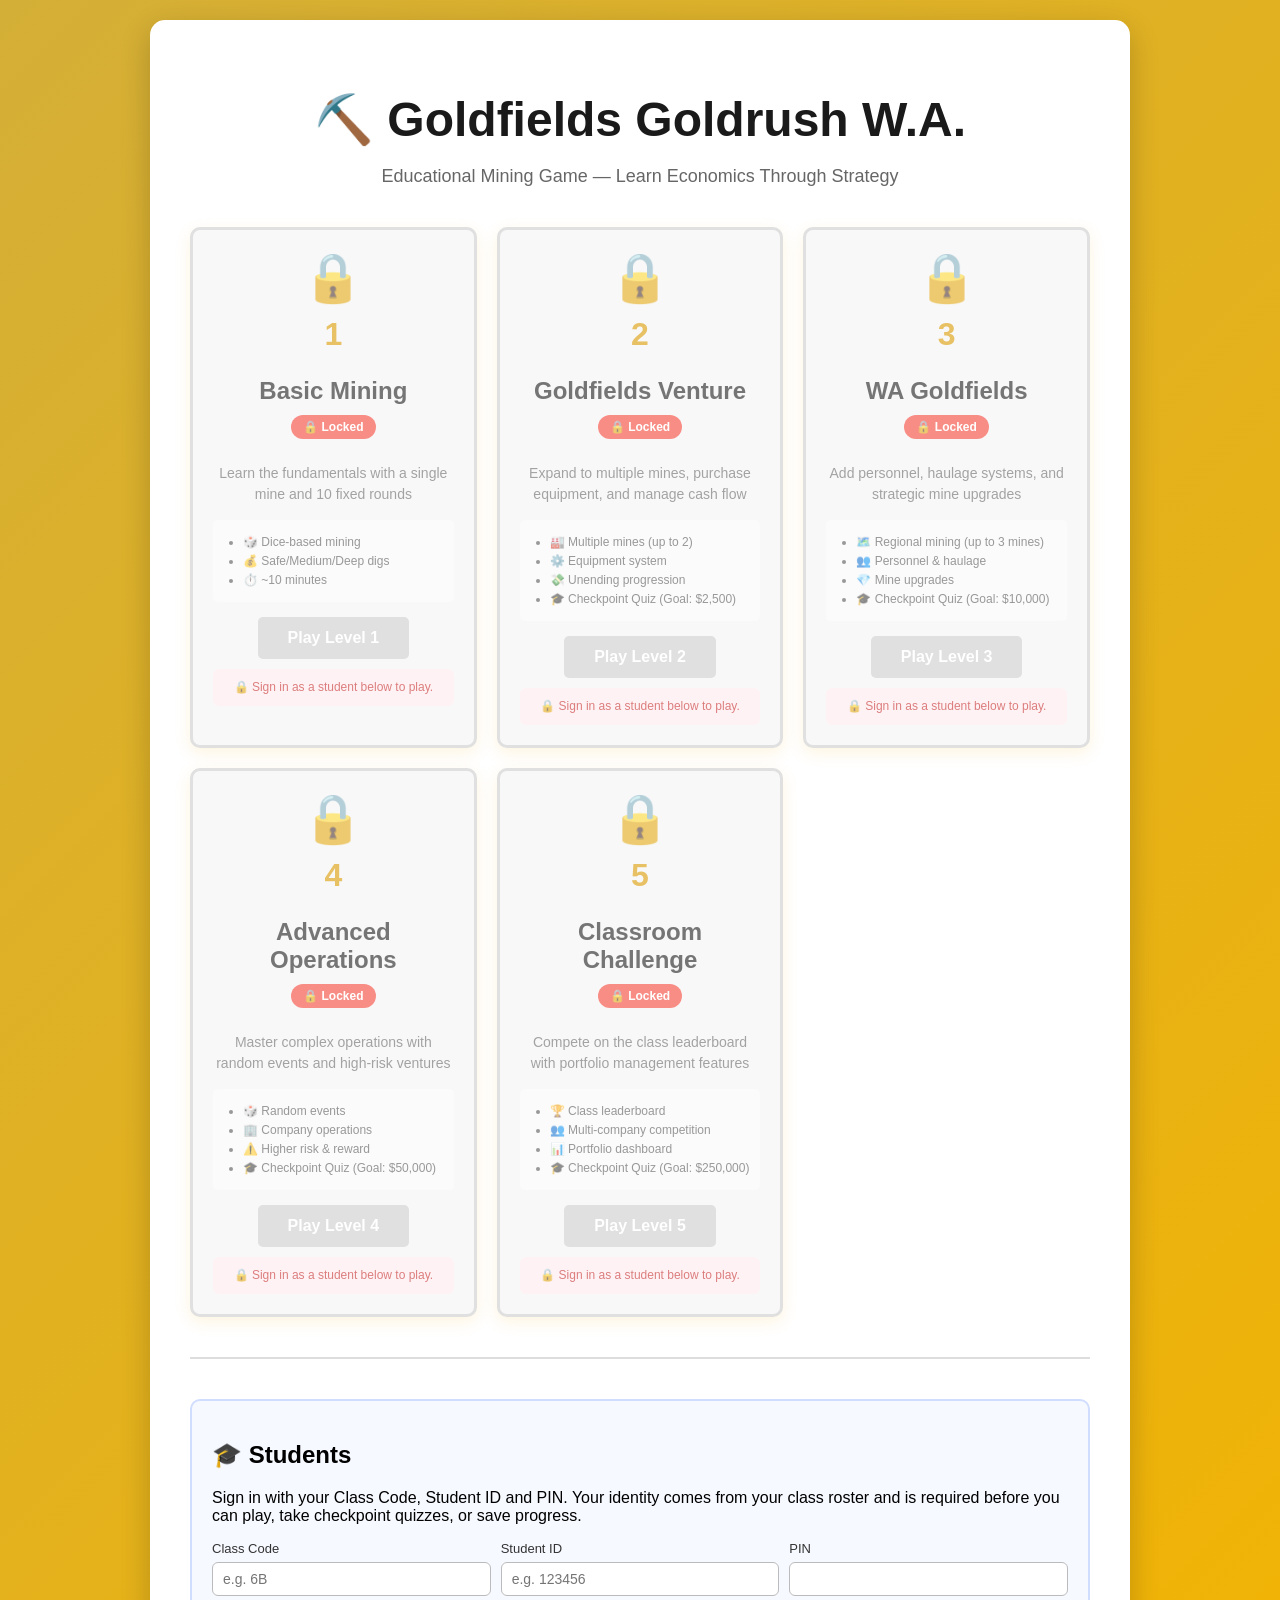
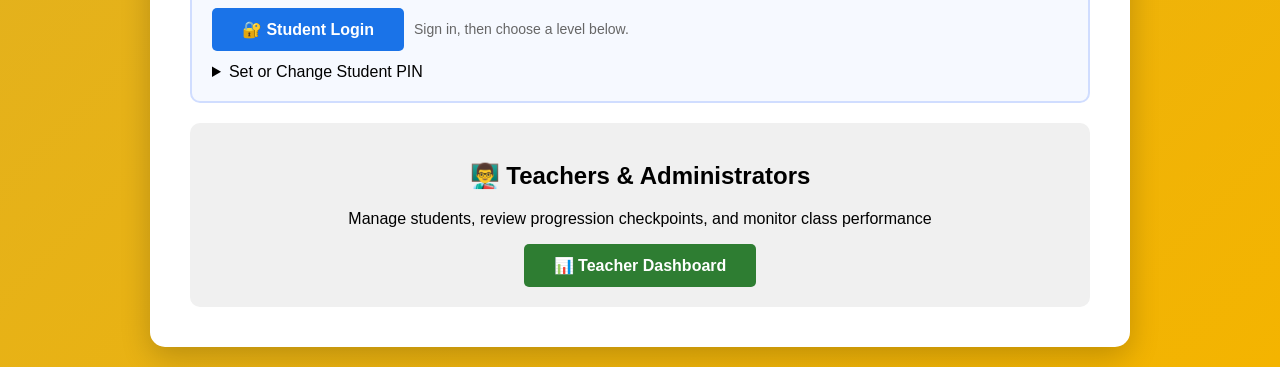
==== commit 84749b45: "Add accessible student PIN creation guidance and regression tests Co-authored-by: JAVA-BT10 <3000766" ====
--- a/index.html
+++ b/index.html
@@ -363,7 +363,13 @@
                 </div>
             </div>
             <details style="margin-top: 12px;">
-                <summary>Change Student PIN</summary>
+                <summary>Set or Change Student PIN</summary>
+                <p id="studentPinSetupInstructions" class="level-description">
+                    Creating your PIN for the first time? Select the first-time option below; an old PIN is not required.
+                    Enter your Class Code and Student ID, choose and confirm your new PIN, then select Set PIN.
+                    Wait for backend confirmation of success, then use your new PIN with your Class Code and Student ID to log in above.
+                    If setup fails, ask your teacher to check that your account is ready.
+                </p>
                 <form id="studentPinChangeForm" class="student-login-grid" style="margin-top: 12px;">
                     <label for="pinClassCodeInput">Class Code
                         <input id="pinClassCodeInput" type="text" maxlength="20" placeholder="e.g. 6B" required>
@@ -372,24 +378,26 @@
                         <input id="pinStudentIdInput" type="text" maxlength="30" placeholder="e.g. 123456" required>
                     </label>
                     <label for="firstTimePinSetupInput" style="display: flex; align-items: center; gap: 8px; align-self: end;">
-                        <input id="firstTimePinSetupInput" type="checkbox" aria-labelledby="firstTimePinSetupLabel">
+                        <input id="firstTimePinSetupInput" type="checkbox" aria-labelledby="firstTimePinSetupLabel" aria-describedby="studentPinSetupInstructions">
                         <span id="firstTimePinSetupLabel">First-time PIN setup / I do not have an old PIN yet</span>
                     </label>
                     <label for="oldPinInput"><span id="oldPinLabelText">Old PIN</span>
                         <input id="oldPinInput" type="password" maxlength="12" inputmode="numeric" required>
                     </label>
                     <label for="newPinInput">New PIN
-                        <input id="newPinInput" type="password" maxlength="12" inputmode="numeric" required>
+                        <input id="newPinInput" type="password" maxlength="12" inputmode="numeric" autocomplete="new-password" aria-describedby="newPinHint" required>
+                        <span id="newPinHint" class="level-description" style="margin: 0;">Choose your own PIN and keep it private. Numbers are suggested: example only, 482619 (not a default). You can enter up to 12 characters; no specific length is required by this form.</span>
                     </label>
                     <label for="confirmNewPinInput">Confirm New PIN
-                        <input id="confirmNewPinInput" type="password" maxlength="12" inputmode="numeric" required>
+                        <input id="confirmNewPinInput" type="password" maxlength="12" inputmode="numeric" autocomplete="new-password" aria-describedby="confirmNewPinHint" required>
+                        <span id="confirmNewPinHint" class="level-description" style="margin: 0;">Re-enter exactly the same PIN you chose above.</span>
                     </label>
                     <p id="studentPinModeHint" class="level-description" style="margin: 0;">
                         Enter your old PIN to change it. If this is your first time or a teacher reset your PIN, tick the box above.
                     </p>
                     <div class="student-actions">
                         <button id="studentPinChangeBtn" class="btn-student" type="submit">🔁 Change PIN</button>
-                        <span id="studentPinStatus" class="level-description" style="margin: 0;"></span>
+                        <span id="studentPinStatus" class="level-description" role="status" aria-live="polite" style="margin: 0;"></span>
                     </div>
                 </form>
             </details>
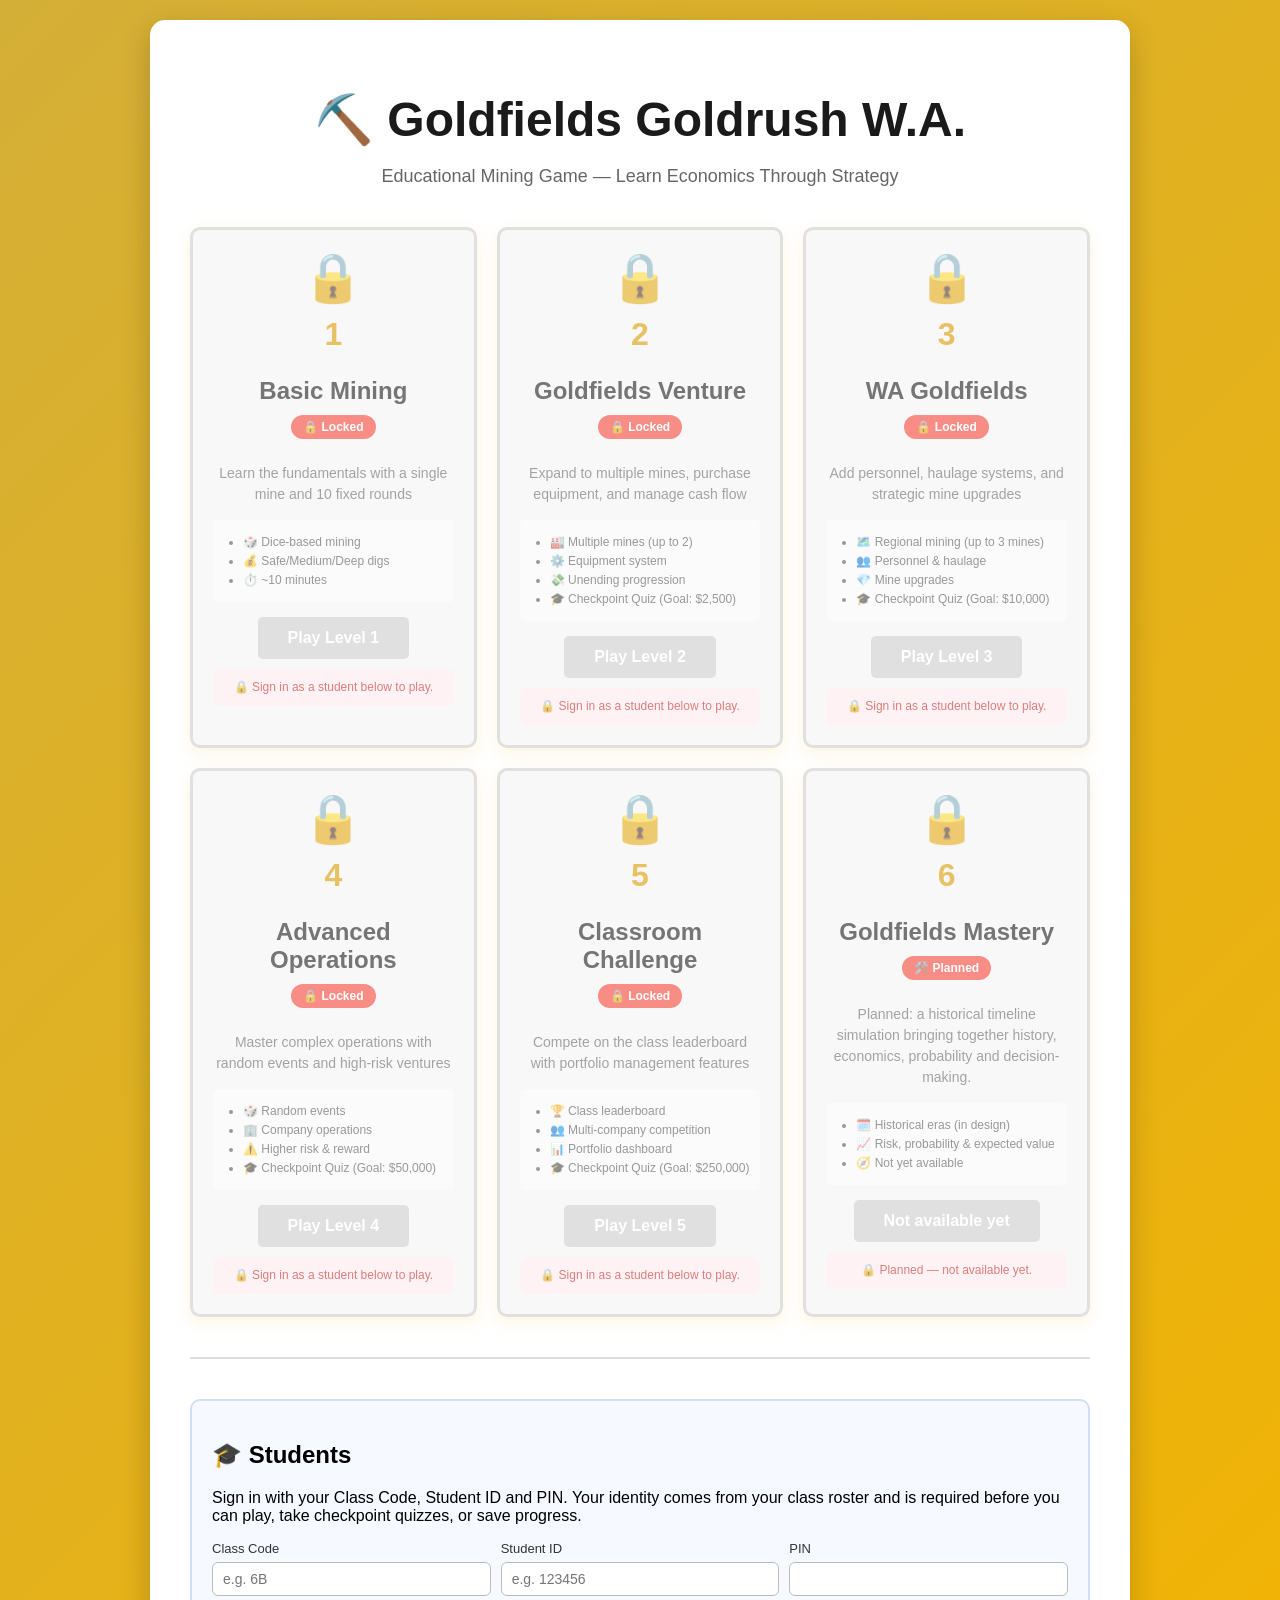
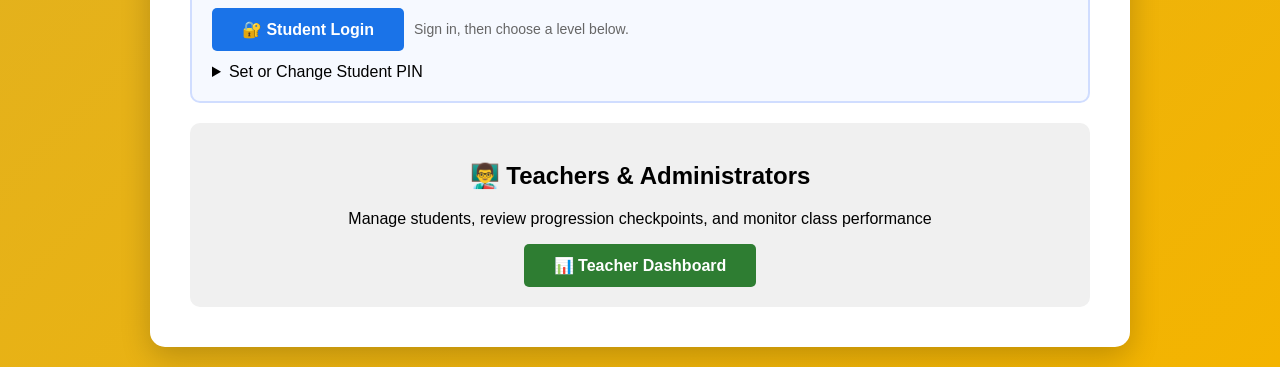
==== commit 065aef19: "Add gated cloud restore, per-level leaderboard, home/dashboard Level 6 gating, and architecture test" ====
--- a/index.html
+++ b/index.html
@@ -366,7 +366,6 @@
                 <summary>Set or Change Student PIN</summary>
                 <p id="studentPinSetupInstructions" class="level-description">
                     Creating your PIN for the first time? Select the first-time option below; an old PIN is not required.
-                    Enter your Class Code and Student ID, choose and confirm your new PIN, then select Set PIN.
                     Wait for backend confirmation of success, then use your new PIN with your Class Code and Student ID to log in above.
                     If setup fails, ask your teacher to check that your account is ready.
                 </p>
@@ -385,19 +384,20 @@
                         <input id="oldPinInput" type="password" maxlength="12" inputmode="numeric" required>
                     </label>
                     <label for="newPinInput">New PIN
-                        <input id="newPinInput" type="password" maxlength="12" inputmode="numeric" autocomplete="new-password" aria-describedby="newPinHint" required>
-                        <span id="newPinHint" class="level-description" style="margin: 0;">Choose your own PIN and keep it private. Numbers are suggested: example only, 482619 (not a default). You can enter up to 12 characters; no specific length is required by this form.</span>
+                        <input id="newPinInput" type="password" maxlength="12" inputmode="numeric" autocomplete="new-password" aria-describedby="studentPinCreationHint studentPinModeHint" required>
                     </label>
                     <label for="confirmNewPinInput">Confirm New PIN
-                        <input id="confirmNewPinInput" type="password" maxlength="12" inputmode="numeric" autocomplete="new-password" aria-describedby="confirmNewPinHint" required>
-                        <span id="confirmNewPinHint" class="level-description" style="margin: 0;">Re-enter exactly the same PIN you chose above.</span>
+                        <input id="confirmNewPinInput" type="password" maxlength="12" inputmode="numeric" autocomplete="new-password" aria-describedby="studentPinCreationHint" required>
                     </label>
+                    <p id="studentPinCreationHint" class="level-description" style="margin: 0;">
+                        Choose your own private PIN and enter it again in Confirm New PIN. Example only: 482619 (not a default). You can enter up to 12 characters; no specific length is required by this form. Follow any PIN rules your teacher gives you.
+                    </p>
                     <p id="studentPinModeHint" class="level-description" style="margin: 0;">
-                        Enter your old PIN to change it. If this is your first time or a teacher reset your PIN, tick the box above.
+                        Enter your old PIN to change it. If you have not set a PIN yet, select First-time PIN setup. Ask your teacher for help with a forgotten or reset PIN.
                     </p>
                     <div class="student-actions">
                         <button id="studentPinChangeBtn" class="btn-student" type="submit">🔁 Change PIN</button>
-                        <span id="studentPinStatus" class="level-description" role="status" aria-live="polite" style="margin: 0;"></span>
+                        <span id="studentPinStatus" class="level-description" style="margin: 0;" role="status" aria-live="polite" aria-atomic="true"></span>
                     </div>
                 </form>
             </details>
@@ -430,6 +430,8 @@
     <script src="shared/flow-endpoints.js"></script>
     <script src="shared/power-automate-headers.js"></script>
     <script src="shared/progression-snapshot.js"></script>
+    <script src="shared/level-capabilities.js"></script>
+    <script src="shared/level-save-store.js"></script>
     <script src="levels/level-2-tycoon/level-access-guard.js"></script>
     <script src="shared/student-session.js"></script>
     <script src="shared/student-auth-client.js"></script>
@@ -490,6 +492,20 @@
                 requiresApproval: true,
                 requiredCheckpointLevel: 4,
                 status: 'available'
+            },
+            {
+                // Recognised but NOT playable: shown so students and teachers
+                // can see what is planned. It never unlocks or links anywhere
+                // until the capability registry marks it playable.
+                id: 6,
+                number: 6,
+                title: 'Goldfields Mastery',
+                description: 'Planned: a historical timeline simulation bringing together history, economics, probability and decision-making.',
+                features: ['🗓️ Historical eras (in design)', '📈 Risk, probability & expected value', '🧭 Not yet available'],
+                url: '',
+                requiresApproval: true,
+                requiredCheckpointLevel: 5,
+                status: 'planned'
             }
         ];
         const TEACHER_DASHBOARD_PATH = 'teacher/dashboard.html';
@@ -525,14 +541,14 @@
         /**
          * When GGR_GetStudentProgress is configured, unlock levels whose
          * checkpoint quiz was passed on another device. Otherwise unlocks remain
-         * same-device (shared level2_autosave slot).
+         * same-device (this student's progression ledger on this device).
          */
         async function refreshRemoteProgression() {
             if (!getStudentSession()) return;
             if (typeof LevelAccessGuard === 'undefined' || !LevelAccessGuard.isRemoteProgressConfigured()) return;
             let changed = false;
             for (const level of LEVELS) {
-                if (!level.requiresApproval || isLevelAccessible(level)) continue;
+                if (!isLevelPlayable(level) || !level.requiresApproval || isLevelAccessible(level)) continue;
                 try {
                     const result = await LevelAccessGuard.hydrateRemoteProgression(level.requiredCheckpointLevel);
                     if (result.unlocked) changed = true;
@@ -544,14 +560,69 @@
         }
 
         /**
+         * Implemented and deployed (capability registry). Planned levels such
+         * as Level 6 are recognised but never accessible.
+         */
+        function isLevelPlayable(level) {
+            if (level.status !== 'available') return false;
+            const caps = window.WA_GOLD_RUSH_LEVEL_CAPABILITIES;
+            return caps ? caps.isPlayableLevel(level.number) : Number(level.number) <= 5;
+        }
+
+        /** Teacher-assigned starting level (or higher unlocked level) from the roster session. */
+        function getRosterEntitledLevel(session) {
+            if (typeof LevelAccessGuard !== 'undefined' && typeof LevelAccessGuard.getRosterEntitledLevel === 'function') {
+                return LevelAccessGuard.getRosterEntitledLevel(session);
+            }
+            return Number(session?.assignedLevel) || 0;
+        }
+
+        /**
+         * Copy the legacy shared device save (if it belongs to this student)
+         * into its own per-level slot. Non-destructive and idempotent: the
+         * original is backed up and never deleted.
+         */
+        function ensureLegacySaveMigration() {
+            const session = getStudentSession();
+            const store = window.WA_GOLD_RUSH_LEVEL_SAVE_STORE;
+            if (!session || !store) return;
+            try {
+                store.migrateLegacyAutosave(localStorage, session);
+            } catch (_) {}
+        }
+
+        /**
+         * Start / resume label for a level card, from this student's own save
+         * for that level on this device only.
+         */
+        function describeLevelProgress(level) {
+            const session = getStudentSession();
+            const store = window.WA_GOLD_RUSH_LEVEL_SAVE_STORE;
+            const caps = window.WA_GOLD_RUSH_LEVEL_CAPABILITIES;
+            if (!session || !store || !caps || !caps.isSavePipelineLevel(level.number)) return '';
+            let info;
+            try {
+                info = store.describeLevelSave(localStorage, session, level.number);
+            } catch (_) {
+                return 'Saved game status unavailable on this device.';
+            }
+            if (info.status === 'resume') return `Resume: round ${Number(info.round) || 1} (saved on this device).`;
+            if (info.status === 'start') return 'Not started on this device.';
+            if (info.status === 'unavailable') return 'Saved game status unavailable on this device.';
+            return 'This level\'s saved game needs attention — ask your teacher.';
+        }
+
+        /**
          * Check if level is accessible
          */
         function isLevelAccessible(level) {
+            if (!isLevelPlayable(level)) return false;
             // Every level, including Level 1, requires a roster-verified session.
-            if (!getStudentSession()) {
+            const session = getStudentSession();
+            if (!session) {
                 return false;
             }
-            if (!level.requiresApproval) {
+            if (!level.requiresApproval || Number(level.number) <= getRosterEntitledLevel(session)) {
                 return true;
             }
             return isCheckpointApproved(level.requiredCheckpointLevel);
@@ -561,10 +632,14 @@
          * Get lock reason for level
          */
         function getLockReason(level) {
-            if (!getStudentSession()) {
+            if (!isLevelPlayable(level)) {
+                return 'Planned — not available yet.';
+            }
+            const session = getStudentSession();
+            if (!session) {
                 return 'Sign in as a student below to play.';
             }
-            if (!level.requiresApproval) {
+            if (!level.requiresApproval || Number(level.number) <= getRosterEntitledLevel(session)) {
                 return null;
             }
             return `Complete Level ${level.requiredCheckpointLevel} checkpoint quiz.`;
@@ -574,22 +649,29 @@
          * Render levels grid
          */
         function renderLevels() {
+            ensureLegacySaveMigration();
             const container = document.getElementById('main-content');
             container.innerHTML = '';
 
             LEVELS.forEach(level => {
+                const isPlanned = !isLevelPlayable(level);
                 const isAccessible = isLevelAccessible(level);
                 const lockReason = getLockReason(level);
                 const cardClass = isAccessible ? '' : 'locked';
-                const statusBadge = isAccessible ? 
-                    '<span class="status-badge status-available">✅ Available</span>' : 
-                    '<span class="status-badge status-locked">🔒 Locked</span>';
-                
+                const statusBadge = isPlanned
+                    ? '<span class="status-badge status-locked">🛠️ Planned</span>'
+                    : isAccessible
+                        ? '<span class="status-badge status-available">✅ Available</span>'
+                        : '<span class="status-badge status-locked">🔒 Locked</span>';
+                const progressText = isAccessible ? describeLevelProgress(level) : '';
+                const playLabel = progressText.startsWith('Resume') ? `Resume Level ${level.number}` : `Play Level ${level.number}`;
+
                 const playButton = isAccessible ? 
-                    `<a href="${level.url}" class="btn-play">Play Level ${level.number}</a>` : 
-                    `<button class="btn-play" disabled>Play Level ${level.number}</button>`;
+                    `<a href="${level.url}" class="btn-play">${playLabel}</a>` : 
+                    `<button class="btn-play" disabled>${isPlanned ? 'Not available yet' : `Play Level ${level.number}`}</button>`;
 
                 const lockMessage = lockReason ? `<div class="lock-message">🔒 ${lockReason}</div>` : '';
+                const progressMessage = progressText ? `<div class="level-description" role="note">${progressText}</div>` : '';
 
                 const card = document.createElement('div');
                 card.className = `level-card ${cardClass}`;
@@ -605,6 +687,7 @@
                         </ul>
                     </div>
                     ${playButton}
+                    ${progressMessage}
                     ${lockMessage}
                 `;
                 container.appendChild(card);
@@ -1099,8 +1182,8 @@
             }
             if (modeHint) {
                 modeHint.textContent = isFirstTimeSetup
-                    ? 'First-time setup sends your class code, student ID, and new PIN for backend confirmation without requiring an old PIN. If this fails, ask your teacher to confirm your account is ready for first-time setup.'
-                    : 'Enter your old PIN to change it. If this is your first time or a teacher reset your PIN, tick the box above.';
+                    ? 'Enter your Class Code and Student ID, choose a new PIN, then enter it again to confirm. No old PIN is needed for this request. If setup fails, ask your teacher to check that your account is ready.'
+                    : 'Enter your old PIN to change it. If you have not set a PIN yet, select First-time PIN setup. Ask your teacher for help with a forgotten or reset PIN.';
             }
         }
 
@@ -1124,7 +1207,8 @@
 
             const setStatus = (message, isError = false) => {
                 if (!statusEl) return;
-                statusEl.textContent = message;
+                statusEl.textContent = window.WA_GOLD_RUSH_POWER_AUTOMATE?.getErrorMessage?.(message, 'PIN update failed.')
+                    || (typeof message === 'string' && !message.includes('[object Object]') ? message : 'PIN update failed.');
                 statusEl.style.color = isError ? '#c62828' : '#2e7d32';
             };
 
@@ -1157,7 +1241,7 @@
                 if (oldPinInput) oldPinInput.value = '';
                 if (newPinInput) newPinInput.value = '';
                 if (confirmNewPinInput) confirmNewPinInput.value = '';
-                setStatus(firstTimeSetup ? 'PIN set after backend confirmation.' : 'PIN updated after backend confirmation.');
+                setStatus(firstTimeSetup ? 'PIN set successfully. Sign in above with your new PIN to play.' : 'PIN updated successfully. Sign in above with your new PIN.');
             } catch (error) {
                 setStatus(error?.message || 'PIN update failed.', true);
             }
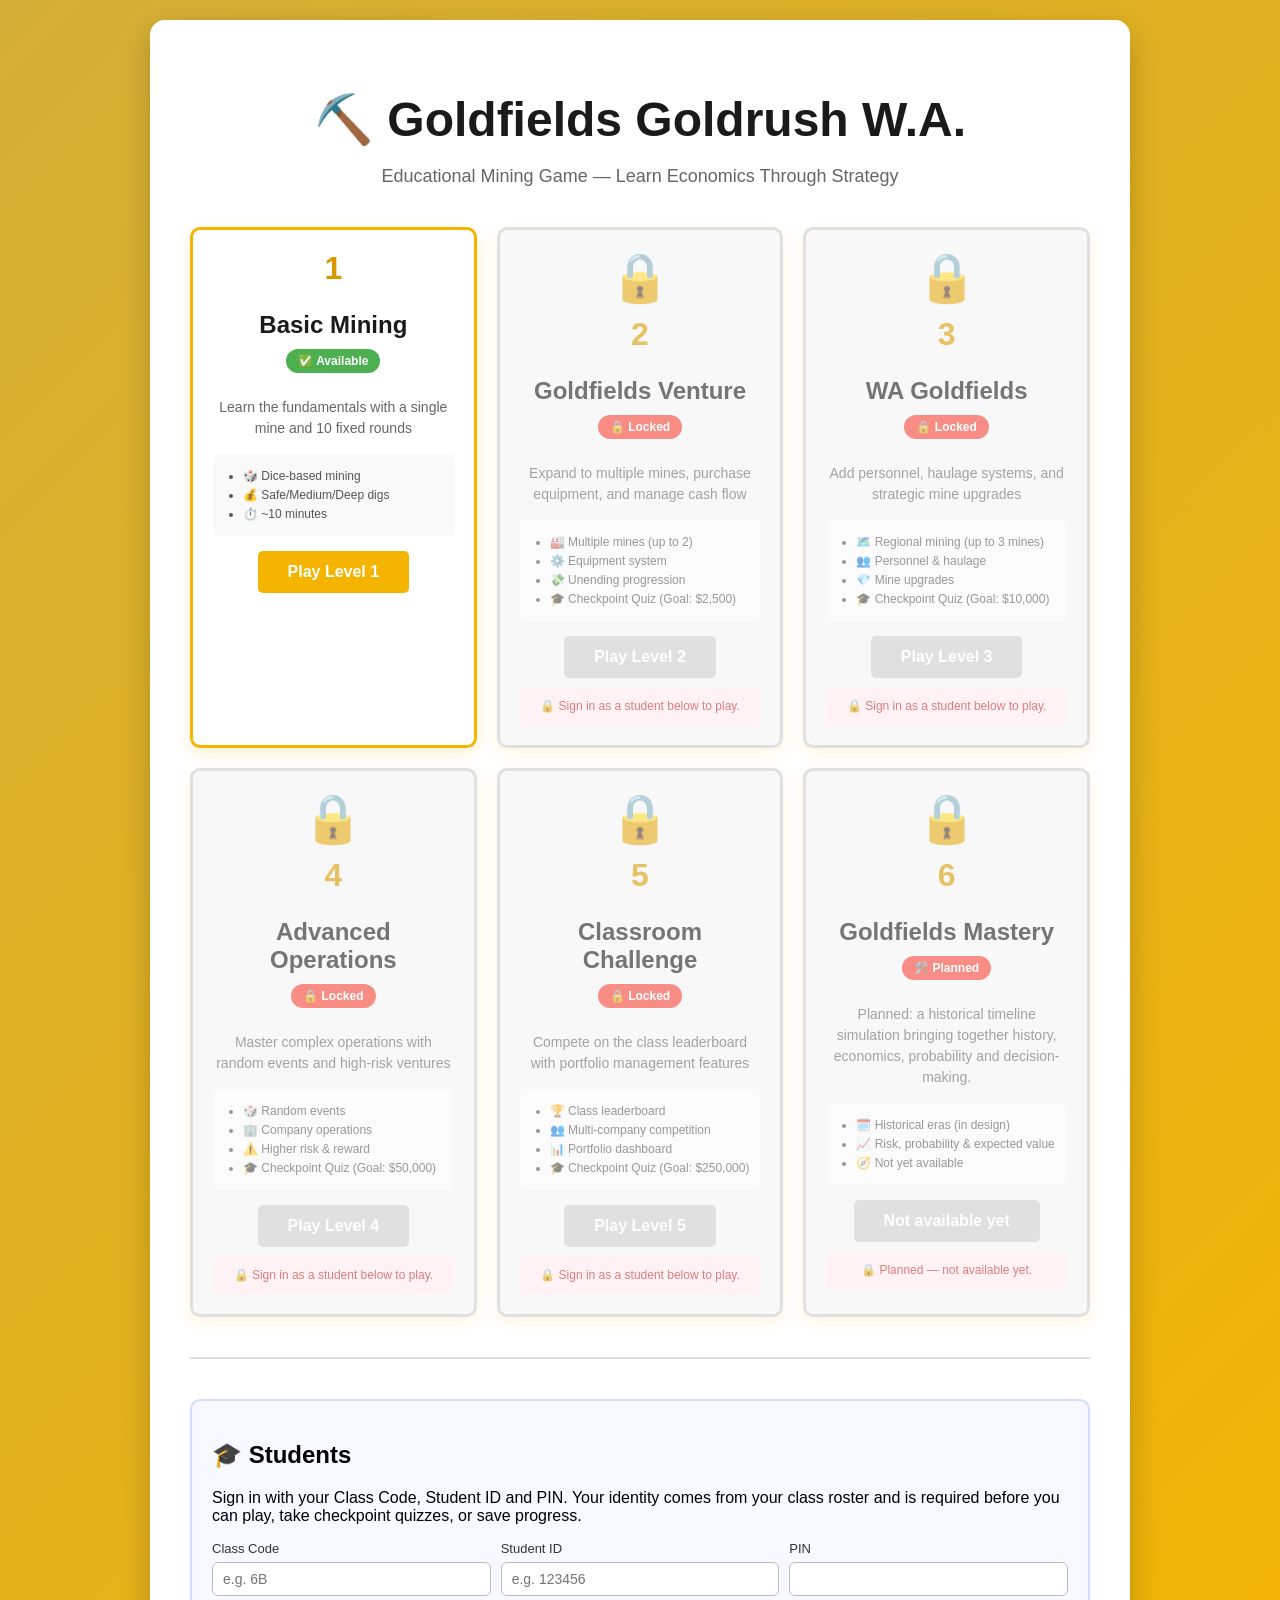
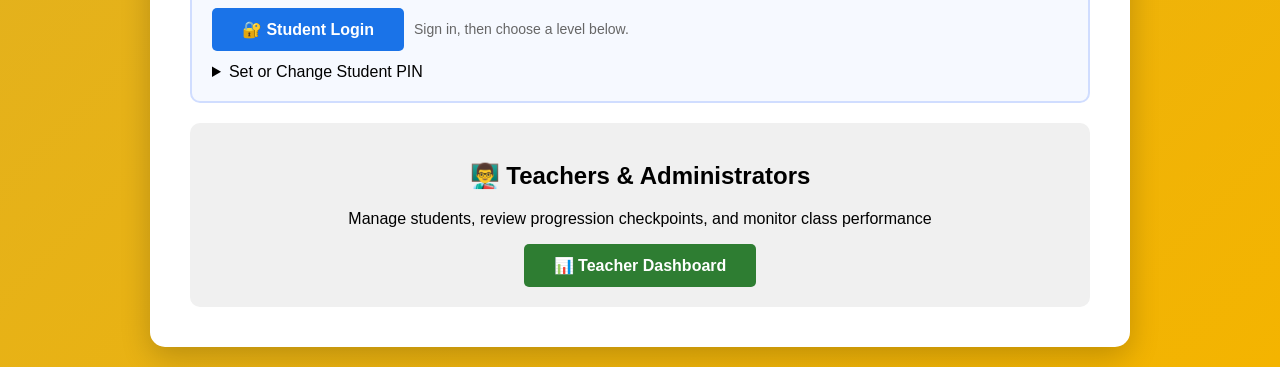
==== commit b7e83ff9: "Repair shared level access and dashboard snapshot hydration Keep public practice separate from authe" ====
--- a/index.html
+++ b/index.html
@@ -432,6 +432,7 @@
     <script src="shared/progression-snapshot.js"></script>
     <script src="shared/level-capabilities.js"></script>
     <script src="shared/level-save-store.js"></script>
+    <script src="shared/student-progress-auth.js"></script>
     <script src="levels/level-2-tycoon/level-access-guard.js"></script>
     <script src="shared/student-session.js"></script>
     <script src="shared/student-auth-client.js"></script>
@@ -533,14 +534,14 @@
             // Same reader the Level 2–5 access guard uses, so the home page and
             // the game always agree on which levels are unlocked.
             if (typeof LevelAccessGuard !== 'undefined') {
-                return LevelAccessGuard.isCheckpointPassed(requiredLevel);
+                return LevelAccessGuard.isCheckpointApproved(requiredLevel);
             }
             return false;
         }
 
         /**
          * When GGR_GetStudentProgress is configured, unlock levels whose
-         * checkpoint quiz was passed on another device. Otherwise unlocks remain
+         * checkpoint quiz was passed and approved on another device. Otherwise unlocks remain
          * same-device (this student's progression ledger on this device).
          */
         async function refreshRemoteProgression() {
@@ -617,7 +618,7 @@
          */
         function isLevelAccessible(level) {
             if (!isLevelPlayable(level)) return false;
-            // Every level, including Level 1, requires a roster-verified session.
+            if (Number(level.number) === 1) return true;
             const session = getStudentSession();
             if (!session) {
                 return false;
@@ -635,6 +636,7 @@
             if (!isLevelPlayable(level)) {
                 return 'Planned — not available yet.';
             }
+            if (Number(level.number) === 1) return null;
             const session = getStudentSession();
             if (!session) {
                 return 'Sign in as a student below to play.';
@@ -642,7 +644,7 @@
             if (!level.requiresApproval || Number(level.number) <= getRosterEntitledLevel(session)) {
                 return null;
             }
-            return `Complete Level ${level.requiredCheckpointLevel} checkpoint quiz.`;
+            return `Pass Level ${level.requiredCheckpointLevel} checkpoint quiz and receive teacher/admin approval.`;
         }
 
         /**
